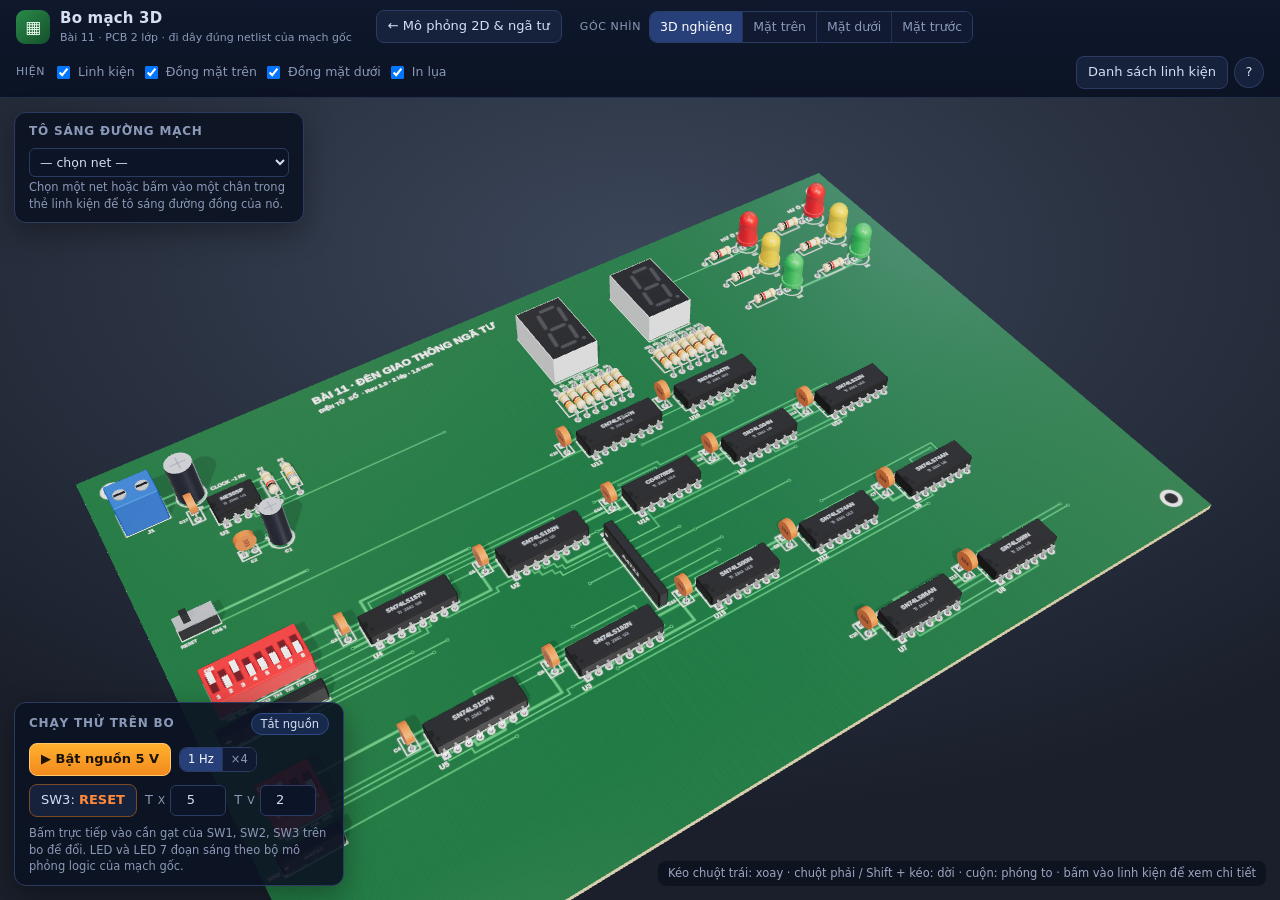
==== board3d.html @ 20b8fddf "Bo mạch in 3D: trang riêng board3d.html, đi dây 2 lớp đúng netlist gốc - tools/pcb.js: gán G1–G10 và" ====
<!doctype html>
<html lang="vi">
<head>
<meta charset="utf-8">
<meta name="viewport" content="width=device-width,initial-scale=1">
<title>Bo mạch 3D · Mạch đèn giao thông ngã tư (Bài 11 – ĐTS)</title>
<meta name="description" content="Mô hình 3D bo mạch in 2 lớp của mạch đèn giao thông ngã tư, đi dây đúng netlist gốc, xoay và xem như trình xem 3D của KiCad.">
<link rel="icon" href="data:image/svg+xml,%3Csvg xmlns=%27http://www.w3.org/2000/svg%27 viewBox=%270 0 32 32%27%3E%3Crect width=%2732%27 height=%2732%27 rx=%277%27 fill=%27%231a5e33%27/%3E%3Crect x=%279%27 y=%2710%27 width=%2714%27 height=%2712%27 rx=%271.5%27 fill=%27%23151515%27/%3E%3C/svg%3E">
<link rel="stylesheet" href="css/style.css?v=6">
<link rel="stylesheet" href="css/app.css?v=6">
<link rel="stylesheet" href="css/board3d.css?v=6">
<script type="importmap">{ "imports": { "three": "./js/vendor/three.module.min.js" } }</script>
</head>
<body class="b3d">
<header id="top">
  <div class="brand">
    <div class="logo pcb">▦</div>
    <div><h1>Bo mạch 3D</h1><p>Bài 11 · PCB 2 lớp · đi dây đúng netlist của mạch gốc</p></div>
  </div>
  <a class="btn" href="index.html">← Mô phỏng 2D &amp; ngã tư</a>
  <div class="ctl-group">
    <span class="lbl">Góc nhìn</span>
    <div class="seg" id="camSeg">
      <button data-cam="iso" class="on">3D nghiêng</button>
      <button data-cam="top">Mặt trên</button>
      <button data-cam="bottom">Mặt dưới</button>
      <button data-cam="front">Mặt trước</button>
    </div>
  </div>
  <div class="ctl-group">
    <span class="lbl">Hiện</span>
    <label class="chk"><input type="checkbox" id="lyComp" checked> Linh kiện</label>
    <label class="chk"><input type="checkbox" id="lyTop" checked> Đồng mặt trên</label>
    <label class="chk"><input type="checkbox" id="lyBot" checked> Đồng mặt dưới</label>
    <label class="chk"><input type="checkbox" id="lySilk" checked> In lụa</label>
  </div>
  <div class="ctl-group right">
    <button class="btn" id="btnBom">Danh sách linh kiện</button>
    <button class="btn ghost" id="btnHelp3">?</button>
  </div>
</header>

<main id="stage">
  <canvas id="gl"></canvas>
  <div id="loading">Đang dựng bo mạch…</div>

  <section id="runBox" class="box">
    <div class="ph"><h3>Chạy thử trên bo</h3><span class="tag" id="rPhase">Tắt nguồn</span></div>
    <div class="row">
      <button id="rPower" class="btn primary">▶ Bật nguồn 5 V</button>
      <div class="seg small" id="rSpeed"><button data-s="1" class="on">1 Hz</button><button data-s="4">×4</button></div>
    </div>
    <div class="row">
      <button id="rReset" class="btn warn">SW3: <b>RESET</b></button>
      <label class="fld">T<sub>X</sub> <input id="rTX" type="number" min="1" max="99" value="5"></label>
      <label class="fld">T<sub>V</sub> <input id="rTV" type="number" min="1" max="9" value="2"></label>
    </div>
    <p class="note">Bấm trực tiếp vào cần gạt của SW1, SW2, SW3 trên bo để đổi. LED và LED 7 đoạn sáng theo bộ mô phỏng logic của mạch gốc.</p>
  </section>

  <section id="netBox" class="box">
    <div class="ph"><h3>Tô sáng đường mạch</h3></div>
    <select id="netSel"><option value="">— chọn net —</option></select>
    <p class="note" id="netInfo">Chọn một net hoặc bấm vào một chân trong thẻ linh kiện để tô sáng đường đồng của nó.</p>
  </section>

  <aside id="info" class="box" hidden>
    <button class="x" id="infoClose" aria-label="Đóng">×</button>
    <div id="infoBody"></div>
  </aside>

  <aside id="bom" class="box" hidden>
    <button class="x" id="bomClose" aria-label="Đóng">×</button>
    <div id="bomBody"></div>
  </aside>

  <div id="tip3" hidden></div>
  <div id="hint">Kéo chuột trái: xoay · chuột phải / Shift + kéo: dời · cuộn: phóng to · bấm vào linh kiện để xem chi tiết</div>
</main>

<div id="helpModal" hidden>
  <div class="modal">
    <button id="helpClose" class="x" aria-label="Đóng">×</button>
    <h2>Về bo mạch 3D</h2>
    <ul>
      <li>Bo 2 lớp 218 × 147 mm, linh kiện xuyên lỗ. Dây đỏ nhạt dưới lớp phủ xanh là đồng mặt trên, xem mặt dưới để thấy đồng mặt dưới.</li>
      <li>Dây nối được sinh tự động từ <b>đúng netlist</b> của sơ đồ 2D (js/circuit.js). Bộ kiểm tra <code>test/pcb-verify.js</code> dò lại lớp đồng, dựng lại mạch chỉ từ đồng rồi chạy so với mạch gốc: 6 đèn và số hiển thị khớp ở mọi nhịp.</li>
      <li>Các cổng G1–G10 của sơ đồ được đặt vào IC cổng chuẩn: G1 → U7 74LS86, G2–G4 → U13 74LS32, G5–G8 → U8 74LS08, G9 → U14 CD4078B, G10 → U15 74LS00. HEX → 74LS247 + LED 7 đoạn, CLOCK → NE555.</li>
      <li>Linh kiện thụ động (điện trở, tụ, công tắc) chỉ phục vụ cấp nguồn, hạn dòng và tạo mức logic, không đổi chức năng mạch.</li>
    </ul>
  </div>
</div>

<script src="js/circuit.js?v=6"></script>
<script src="js/engine.js?v=6"></script>
<script src="js/pcb-data.js?v=6"></script>
<script type="module" src="js/board3d.js?v=6"></script>
</body>
</html>
---- css/style.css ----
:root{
  --bg:#0a0f1d; --panel:#111a2e; --panel2:#0e1627; --line:#22304d; --txt:#d5def2; --dim:#8b99b8; --mute:#5d6b8a;
  --amber:#ffb02e; --green:#35e58a; --blue:#4ea1ff; --purple:#b57cff; --orange:#ff8a3d; --red:#ff4d4d; --off:#445069;
}
*{box-sizing:border-box}
html,body{margin:0;height:100%;background:var(--bg);color:var(--txt);font:14px/1.45 "Inter","Segoe UI",system-ui,-apple-system,Roboto,Arial,sans-serif}
button{font:inherit;color:inherit;cursor:pointer}
code,.mono{font-family:"JetBrains Mono","Fira Code",ui-monospace,Menlo,Consolas,monospace}

/* ---------- SVG sơ đồ ---------- */
svg text{font-family:"JetBrains Mono","Fira Code",ui-monospace,Menlo,Consolas,monospace;fill:var(--txt);user-select:none}
.frame-box{fill:rgba(20,32,58,.35);stroke:#2b3c60;stroke-width:1.2;stroke-dasharray:6 5}
.frame-pill{fill:#0a0f1d;opacity:.88;stroke:none;pointer-events:none}
.frame-lbl{pointer-events:none}
.frame-title{font-size:13px;font-weight:700;fill:#9fb4e6;font-family:"Inter","Segoe UI",system-ui,sans-serif}
.frame-sub{font-size:10.5px;fill:var(--mute);font-family:"Inter","Segoe UI",system-ui,sans-serif}
.ic-box{fill:url(#icFace);stroke:#4a5f92;stroke-width:1.4}
.hex-box{fill:url(#hexFace);stroke:#4a5f92;stroke-width:1.4}
.ic-shadow{fill:#000;opacity:.5;pointer-events:none}
.ic-hi,.ic-lo,.ic-notch,.ic-head,.ic-accent{pointer-events:none}
.ic-hi{fill:none;stroke:rgba(255,255,255,.3);stroke-width:1.2;stroke-linecap:round}
.ic-lo{fill:none;stroke:rgba(0,0,0,.55);stroke-width:1.4;stroke-linecap:round}
.ic-notch{fill:#070b17;stroke:#4a5f92;stroke-width:1}
.comp{cursor:pointer}
.comp:hover .ic-box,.comp:hover .hex-box,.comp:hover .gate-body{stroke:#7fa7ff}
.comp.sel .ic-box,.comp.sel .hex-box,.comp.sel .gate-body{stroke:#ffd23a;stroke-width:2.4}
.ic-title{font-size:13px;font-weight:700;fill:#fff}
.ic-part{font-size:10px;fill:#8fa7dd}
.ic-sub{font-size:9.5px;fill:var(--dim);font-family:"Inter","Segoe UI",system-ui,sans-serif}
.ic-split{stroke:#2e3d63;stroke-width:1;stroke-dasharray:3 3}
.pin-name{font-size:10px;fill:#c3cdec}
.pin-num{font-size:8px;fill:#7f8db0}
.gate-body{fill:url(#gateFace);stroke:#6a86cc;stroke-width:1.6}
.gate-xor{fill:none;stroke:#5a74b8;stroke-width:1.6}
.gate-bubble{fill:#0a0f1d;stroke:#5a74b8;stroke-width:1.5}
.gate-type{font-size:9px;fill:#9fb0dd}
.gate-id{font-size:11px;font-weight:700;fill:#e6ecff}
.tie{stroke:#5a6a8e;stroke-width:1.6}
.tie-box{fill:#18233f;stroke:#4a5b82;stroke-width:1}
.tie-box-ONE{stroke:#35e58a}.tie-box-ZERO{stroke:#5a6a8e}
.tie-txt{font-size:7.5px;fill:#d5def2;font-weight:700}
.open{stroke:#3a4666;stroke-width:1.4}.open-dot{fill:#3a4666}

/* dây */
.net .w{fill:none;stroke:var(--off);stroke-width:2.2;stroke-linejoin:round;stroke-linecap:round;pointer-events:none}
.net .g{fill:none;stroke:var(--on);stroke-width:7;opacity:0;stroke-linejoin:round;pointer-events:none;filter:url(#glow)}
.net .hit{fill:none;stroke:transparent;stroke-width:10;pointer-events:stroke;cursor:pointer}
.net .dot{fill:var(--off)}
.net[data-act="1"] .w{stroke:var(--on)} .net[data-act="1"] .g{opacity:.28} .net[data-act="1"] .dot{fill:var(--on)}
.net[data-act="X"] .w{stroke:#ff4d4d;animation:xb .7s steps(2,start) infinite} .net[data-act="X"] .dot{fill:#ff4d4d}
.net.hl .w{stroke-width:3.6;stroke:#fff}.net.hl[data-act="1"] .w{stroke:var(--on);stroke-width:4}
@keyframes xb{50%{opacity:.25}}
.xblink{animation:xb .7s steps(2,start) infinite}

/* probe */
.probe{cursor:pointer}
.probe-box{fill:#0c1326;stroke:#3a4a78;stroke-width:1}
.probe-txt{font-size:10px;fill:#e0e8ff;font-weight:600}
.probe-dot{fill:#3b4660}
.probe:hover .probe-box{stroke:#9bb8ff}

/* LED 7 đoạn */
.seg{fill:#241a1a;stroke:none}
.seg.on{fill:#ff5b3a;filter:drop-shadow(0 0 4px #ff5b3a)}
.seg.segx{fill:#ff4d4d;opacity:.5;animation:xb .7s steps(2,start) infinite}
.hex-x{font-size:30px;fill:#ff4d4d;font-weight:700}
/* đèn */
.lamp-body{stroke-width:2}.lamp-txt{font-size:10px;font-weight:700;fill:#0a0f1d;paint-order:stroke;stroke:#fff;stroke-width:0}
.lamp text.lamp-txt{fill:#e8eefc;font-size:9px}
/* nguồn */
.clk-icon{fill:none;stroke:var(--amber);stroke-width:2}
.sw-label{font-size:11px;font-weight:700;fill:#cdd8f5}
.sw-track{fill:#1a2542;stroke:#4a5b82}.sw-track.on{fill:#1f5f45;stroke:var(--green)}
.sw-knob{fill:#cfd9f7}
.btn-track{fill:#2b3558;stroke:#6b7aa6}.btn-track.held{fill:#5a2a1a;stroke:var(--orange)}.btn-track.rel{fill:#1f5f45;stroke:var(--green)}
.btn-knob{fill:#e7eeff}
.pulse{pointer-events:none;filter:drop-shadow(0 0 3px currentColor)}

/* ---------- khung trang ---------- */
#app{display:grid;grid-template-rows:auto 1fr;height:100vh}
---- css/app.css ----
#app{display:grid;grid-template-rows:auto 1fr;height:100vh;min-height:640px}
#top{display:flex;flex-wrap:wrap;gap:10px 18px;align-items:center;padding:8px 16px;background:linear-gradient(#0f182c,#0b1324);border-bottom:1px solid var(--line)}
.brand{display:flex;gap:10px;align-items:center;margin-right:6px}
.logo{width:34px;height:34px;border-radius:9px;background:linear-gradient(135deg,#ffb02e,#ff6a3d);display:grid;place-items:center;font-size:18px}
.brand h1{margin:0;font-size:15px;letter-spacing:.2px}.brand p{margin:0;font-size:11px;color:var(--dim)}
.ctl-group{display:flex;gap:6px;align-items:center;flex-wrap:wrap}.ctl-group.right{margin-left:auto}
.lbl{font-size:11px;color:var(--dim);text-transform:uppercase;letter-spacing:.6px;margin-right:2px}
.btn{background:#16213b;border:1px solid #2c3b61;border-radius:8px;padding:6px 11px;font-size:13px;transition:.15s}
.btn:hover:not(:disabled){background:#1e2c4d;border-color:#4a6199}
.btn:disabled{opacity:.45;cursor:default}
.btn.primary{background:linear-gradient(#ffb02e,#f28a1e);border-color:#ffc96a;color:#1a1204;font-weight:700}
.btn.primary:hover:not(:disabled){background:linear-gradient(#ffc050,#ff9a2e)}
.btn.warn{border-color:#7a4a25}.btn.warn b{color:var(--orange)}.btn.warn.rel b{color:var(--green)}
.btn.test{padding:6px 10px;font-weight:600}.btn.test.run{border-color:var(--amber);color:var(--amber)}
.btn.ghost{width:30px;padding:5px 0;border-radius:50%}
.btn.big{font-size:15px;padding:10px 22px}
.seg{display:inline-flex;border:1px solid #2c3b61;border-radius:8px;overflow:hidden}
.seg button{background:#111a31;border:0;border-right:1px solid #243257;padding:6px 10px;font-size:12.5px;color:var(--dim)}
.seg button:last-child{border-right:0}.seg button.on{background:#27407a;color:#fff}.seg button:hover:not(.on){background:#17233f}
.seg.small button{padding:3px 8px;font-size:11.5px}
.fld{display:flex;align-items:center;gap:5px;font-size:13px;color:var(--dim)}
.fld input{width:56px;background:#0c1427;border:1px solid #2c3b61;border-radius:6px;color:var(--txt);padding:5px 6px;font:inherit;text-align:center}
.chk{font-size:12.5px;color:var(--dim);display:flex;gap:5px;align-items:center}

main{display:grid;min-height:0}
main.view-circuit{grid-template-columns:minmax(0,1fr);grid-template-rows:minmax(380px,1fr) 340px;grid-template-areas:"c" "b"}
main.view-split{grid-template-columns:minmax(0,1fr) minmax(0,1fr);grid-template-rows:minmax(0,1fr) 250px;grid-template-areas:"c s" "b b"}
main.view-city{grid-template-columns:minmax(0,1fr);grid-template-rows:minmax(0,1fr) 250px;grid-template-areas:"s" "b"}
#circuitWrap{grid-area:c}#scenePanel{grid-area:s}#bottom{grid-area:b}
.view-circuit #scenePanel,.view-city #circuitWrap{display:none}
.view-split #circuitWrap{border-right:1px solid var(--line)}
.view-split #legend{display:none}
#scenePanel{position:relative;min-height:0;min-width:0;overflow:hidden;background:#0a0f1d;border-bottom:1px solid var(--line)}
#sceneBig{position:absolute;inset:0;width:100%;height:100%;display:block}
#sceneBar{position:absolute;left:12px;top:10px;right:12px;display:flex;gap:8px 12px;flex-wrap:wrap;align-items:center;pointer-events:none}
#sceneBar>*{pointer-events:auto;background:rgba(14,22,42,.88)}
#sceneBar .lbl{padding:3px 8px;border-radius:999px;border:1px solid #2c3b61;margin:0}
#sceneBar .chk{padding:3px 10px;border-radius:999px;border:1px solid #2c3b61}
#sceneHud{position:absolute;left:12px;bottom:12px;background:rgba(10,16,32,.88);border:1px solid #2c3b61;border-radius:12px;padding:8px 12px;min-width:190px}
.hud-title{font-size:10.5px;text-transform:uppercase;letter-spacing:.7px;color:var(--dim);margin-bottom:4px}
.hud-main{display:flex;gap:14px;align-items:center}
#sceneHud .big-hex{font-size:40px}
#hudLamps{font-size:12.5px;line-height:1.8}
#hudStats{font-size:11.5px;color:var(--dim);margin-top:5px}
#hudPhase{display:inline-block;margin-top:6px}
#circuitWrap{position:relative;min-height:0;background:radial-gradient(1200px 500px at 50% 0%,#0e1730,#0a0f1d 70%);border-bottom:1px solid var(--line);overflow:hidden}
#circuit{width:100%;height:100%;display:block;cursor:grab;touch-action:none}
#circuit:active{cursor:grabbing}
#statusStrip{position:absolute;left:12px;bottom:12px;display:flex;gap:6px;flex-wrap:wrap}
.chip{background:rgba(14,22,42,.9);border:1px solid #2c3b61;border-radius:999px;padding:3px 11px;font-size:12px}
#zoomBar{position:absolute;left:12px;top:10px;display:flex;gap:4px;flex-wrap:wrap}
#zoomBar button{background:rgba(14,22,42,.88);border:1px solid #2c3b61;border-radius:999px;padding:3px 10px;font-size:11.5px;color:var(--dim)}
#zoomBar button:hover{color:#fff;border-color:#4a6199}
#legend{position:absolute;right:12px;bottom:12px;display:flex;gap:10px;font-size:11px;color:var(--dim);background:rgba(10,15,29,.78);padding:4px 10px;border-radius:8px;border:1px solid #1c2845}
#legend i{display:inline-block;width:14px;height:4px;border-radius:2px;margin-right:4px;vertical-align:middle}
#legend i.xb{animation:xb .7s steps(2,start) infinite}
#card{position:absolute;top:44px;right:12px;width:350px;max-height:calc(100% - 100px);overflow:auto;background:rgba(14,22,42,.97);border:1px solid #34497c;border-radius:12px;padding:14px 16px;box-shadow:0 12px 40px rgba(0,0,0,.5);z-index:5}
#card h4{margin:0 0 2px;font-size:16px}#card .sub{color:var(--dim);font-size:12px;margin-bottom:8px}
#card p{margin:6px 0;font-size:13px}
#cardClose{position:absolute;right:8px;top:6px;background:none;border:0;color:var(--dim);font-size:22px;line-height:1}
#card table{width:100%;border-collapse:collapse;font-size:12px;margin-top:6px}
#card td,#card th{padding:3px 6px;border-bottom:1px solid #1d2a47;text-align:left}
#card th{color:var(--dim);font-weight:500}
.v0{color:#8b99b8}.v1{color:var(--green);font-weight:700}.vX{color:var(--red);font-weight:700}
.ok{color:var(--green)}.bad{color:var(--red)}
.checks{list-style:none;padding:0;margin:8px 0}.checks li{padding:3px 0 3px 22px;position:relative;font-size:12.5px}
.checks li:before{content:"✓";position:absolute;left:0;color:var(--green);font-weight:700}.checks li.bad:before{content:"✗";color:var(--red)}
.seg7{font-size:11px}
#powerOverlay{position:absolute;inset:0;background:rgba(6,10,20,.55);backdrop-filter:blur(1.5px);display:grid;place-items:center;z-index:8}
#powerOverlay.hide{display:none}
.pw{background:rgba(14,22,42,.96);border:1px solid #34497c;border-radius:16px;padding:26px 34px;text-align:center;max-width:430px}
.pw-ico{font-size:38px;color:var(--amber)}.pw h2{margin:4px 0 6px;font-size:19px}.pw p{color:var(--dim);margin:0 0 16px;font-size:13.5px}.pw .x{color:var(--red)}
.redx{color:var(--red);font-weight:700}

#bottom{display:grid;grid-template-columns:minmax(0,1.7fr) minmax(360px,1fr);gap:0;min-height:0}
.panel{padding:8px 14px 10px;min-height:0;display:flex;flex-direction:column;border-right:1px solid var(--line)}
.panel:last-child{border-right:0}
.ph{display:flex;align-items:center;justify-content:space-between;gap:8px;margin:2px 0 6px}
.ph h3{margin:0;font-size:12px;text-transform:uppercase;letter-spacing:.8px;color:var(--dim);font-weight:600}
#timing{flex:1;width:100%;min-height:0;border-radius:8px;background:#080d19}
.tag{font-size:11.5px;padding:2px 9px;border-radius:999px;background:#17294d;border:1px solid #2f4a85}
#sideBox{overflow:hidden}
#isecRow{display:flex;gap:12px;align-items:center;margin-bottom:8px}
#sceneMini{width:184px;height:126px;flex:none;border-radius:10px;background:#0b1224;cursor:pointer;border:1px solid #243257}
#sceneMini:hover{border-color:#4a6199}
.view-split #sceneMini,.view-city #sceneMini{display:none}
#isecInfo{flex:1;min-width:0}
.big-hex{font:700 54px/1 "JetBrains Mono",ui-monospace,monospace;color:#ff5b3a;text-shadow:0 0 14px rgba(255,91,58,.55);letter-spacing:4px}
.big-hex.x{color:var(--red);animation:xb .7s steps(2,start) infinite}
.cap{font-size:11px;color:var(--dim);margin-bottom:6px}
#lampText{font-size:12.5px;line-height:1.7}
.lt{display:inline-block;min-width:22px;text-align:center;border-radius:4px;padding:0 4px;margin-right:3px;font-weight:700;font-size:11.5px;color:#0a0f1d}
.lt.g{background:#2bff7a}.lt.y{background:#ffd23a}.lt.r{background:#ff4040}.lt.n{background:#2a3350;color:#7a88aa}
#captions{list-style:none;margin:0;padding:0;font-size:12.5px;display:flex;flex-direction:column;gap:5px;flex:1;min-height:0;overflow:auto}
#captions li{padding:5px 9px;background:#0e1730;border-left:3px solid #35508f;border-radius:4px;animation:fadein .35s}
#captions li:first-child{border-left-color:var(--amber);background:#131f3d}
#captions li .t{color:var(--mute);font-family:ui-monospace,monospace;font-size:11px;margin-right:6px}
@keyframes fadein{from{opacity:0;transform:translateY(-4px)}to{opacity:1}}
#tip{position:fixed;z-index:30;pointer-events:none;background:#0b1326;border:1px solid #3a5190;border-radius:8px;padding:6px 10px;font-size:12px;max-width:260px;box-shadow:0 6px 20px rgba(0,0,0,.5)}
#tip b{color:#fff}
#helpModal{position:fixed;inset:0;background:rgba(5,8,16,.7);display:grid;place-items:center;z-index:40}
#helpModal[hidden]{display:none}
.modal{background:#101a31;border:1px solid #34497c;border-radius:14px;padding:22px 26px;max-width:640px;position:relative}
.modal h2{margin:0 0 8px}.modal li{margin:7px 0;color:#c4cfe8}.modal .x{position:absolute;right:12px;top:8px;background:none;border:0;color:var(--dim);font-size:24px}
[hidden]{display:none!important}
@media (max-width:1100px){#bottom{grid-template-columns:1fr}#app{height:auto}
main.view-circuit{grid-template-rows:minmax(340px,60vh) auto}
main.view-split{grid-template-columns:1fr;grid-template-rows:minmax(320px,50vh) minmax(320px,50vh) auto;grid-template-areas:"c" "s" "b"}
main.view-city{grid-template-rows:minmax(420px,70vh) auto}}
#lnk3d{text-decoration:none;color:var(--txt);border-color:#2f6b45;background:#13301f}#lnk3d:hover{background:#1a4229}
---- css/board3d.css ----
/* board3d.css — trang bo mạch 3D */
body.b3d{display:grid;grid-template-rows:auto 1fr;height:100vh;overflow:hidden}
.logo.pcb{background:linear-gradient(135deg,#2a8a4a,#14502b);color:#e8f5e9;font-size:17px}
#stage{position:relative;min-height:0;background:radial-gradient(1400px 800px at 50% 20%,#3b4659,#1a1f2b 70%)}
#gl{position:absolute;inset:0;width:100%;height:100%;display:block;outline:none}
#loading{position:absolute;inset:0;display:grid;place-items:center;color:var(--dim);font-size:15px;pointer-events:none}
.box{position:absolute;background:rgba(12,18,34,.9);border:1px solid #2c3b61;border-radius:12px;padding:10px 14px;box-shadow:0 10px 30px rgba(0,0,0,.35);z-index:3}
.box .ph{margin:0 0 8px}
.box .row{display:flex;gap:8px;align-items:center;flex-wrap:wrap;margin-bottom:8px}
.box .note{font-size:11.5px;color:var(--dim);margin:2px 0 0;line-height:1.45}
.box .x{position:absolute;right:8px;top:4px;background:none;border:0;color:var(--dim);font-size:22px;line-height:1}
#runBox{left:14px;bottom:14px;width:330px}
#netBox{left:14px;top:14px;width:290px}
#netSel{width:100%;background:#0c1427;border:1px solid #2c3b61;border-radius:6px;color:var(--txt);padding:5px 6px;font:inherit;font-size:12.5px}
#info{right:14px;top:14px;width:360px;max-height:calc(100% - 28px);overflow:auto}
#bom{right:14px;top:14px;width:420px;max-height:calc(100% - 28px);overflow:auto}
#info h4,#bom h4{margin:0 0 2px;font-size:16px}
#info .sub{color:var(--dim);font-size:12px;margin-bottom:8px}
#info p{margin:6px 0;font-size:13px}
#info table,#bom table{width:100%;border-collapse:collapse;font-size:12px;margin-top:6px}
#info td,#info th,#bom td,#bom th{padding:3px 6px;border-bottom:1px solid #1d2a47;text-align:left;vertical-align:top}
#info th,#bom th{color:var(--dim);font-weight:500}
#info tr.pin{cursor:pointer}#info tr.pin:hover{background:#17233f}#info tr.pin.on{background:#3a3415}
#info .lv{font-family:ui-monospace,monospace;font-weight:700}
.lv1{color:var(--green)}.lv0{color:#8b99b8}.lvX{color:var(--red)}
#tip3{position:fixed;z-index:30;pointer-events:none;background:#0b1326;border:1px solid #3a5190;border-radius:8px;padding:5px 9px;font-size:12px;max-width:280px}
#hint{position:absolute;right:14px;bottom:14px;font-size:11.5px;color:#9aa6c2;background:rgba(10,15,29,.7);padding:4px 10px;border-radius:8px;pointer-events:none}
@media (max-width:900px){#netBox{display:none}#runBox{width:calc(100% - 28px)}#hint{display:none}#info,#bom{width:calc(100% - 28px)}}
a.btn{text-decoration:none;color:var(--txt);display:inline-block}
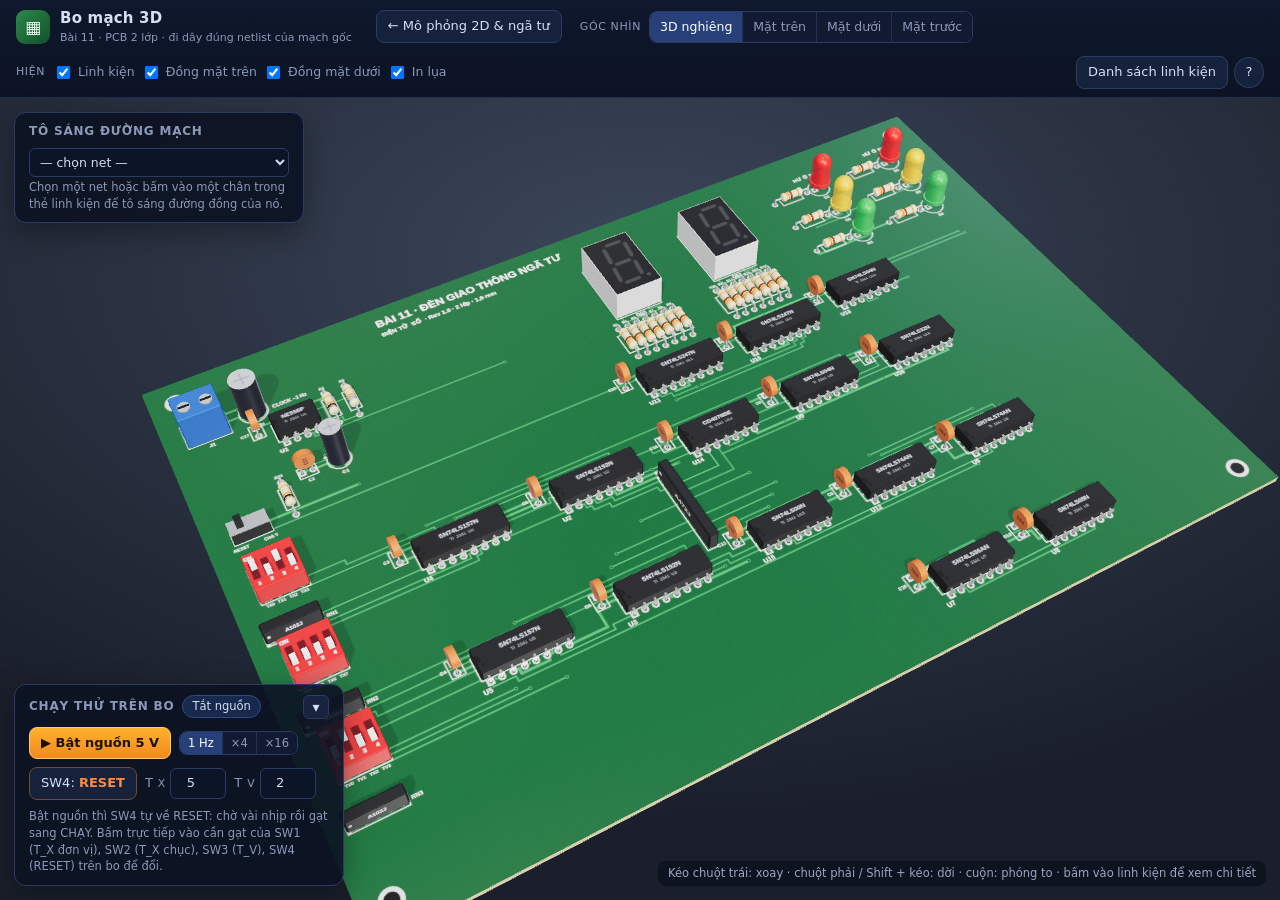
==== commit 11b9cbe5: "Bo 3D khớp báo cáo FINAL (Bảng A.1, B.1), giữ nguyên logic - U13 = 74LS04 lái 6 LED hút dòng, anode " ====
--- a/board3d.html
+++ b/board3d.html
@@ -6,9 +6,9 @@
 <title>Bo mạch 3D · Mạch đèn giao thông ngã tư (Bài 11 – ĐTS)</title>
 <meta name="description" content="Mô hình 3D bo mạch in 2 lớp của mạch đèn giao thông ngã tư, đi dây đúng netlist gốc, xoay và xem như trình xem 3D của KiCad.">
 <link rel="icon" href="data:image/svg+xml,%3Csvg xmlns=%27http://www.w3.org/2000/svg%27 viewBox=%270 0 32 32%27%3E%3Crect width=%2732%27 height=%2732%27 rx=%277%27 fill=%27%231a5e33%27/%3E%3Crect x=%279%27 y=%2710%27 width=%2714%27 height=%2712%27 rx=%271.5%27 fill=%27%23151515%27/%3E%3C/svg%3E">
-<link rel="stylesheet" href="css/style.css?v=6">
-<link rel="stylesheet" href="css/app.css?v=6">
-<link rel="stylesheet" href="css/board3d.css?v=6">
+<link rel="stylesheet" href="css/style.css?v=7">
+<link rel="stylesheet" href="css/app.css?v=7">
+<link rel="stylesheet" href="css/board3d.css?v=7">
 <script type="importmap">{ "imports": { "three": "./js/vendor/three.module.min.js" } }</script>
 </head>
 <body class="b3d">
@@ -45,17 +45,17 @@
   <div id="loading">Đang dựng bo mạch…</div>
 
   <section id="runBox" class="box">
-    <div class="ph"><h3>Chạy thử trên bo</h3><span class="tag" id="rPhase">Tắt nguồn</span></div>
+    <div class="ph"><h3>Chạy thử trên bo</h3><span class="tag" id="rPhase">Tắt nguồn</span><button class="mini-btn" id="runToggle" title="Thu gọn / mở rộng">▾</button></div>
     <div class="row">
       <button id="rPower" class="btn primary">▶ Bật nguồn 5 V</button>
-      <div class="seg small" id="rSpeed"><button data-s="1" class="on">1 Hz</button><button data-s="4">×4</button></div>
+      <div class="seg small" id="rSpeed"><button data-s="1" class="on">1 Hz</button><button data-s="4">×4</button><button data-s="16">×16</button></div>
     </div>
     <div class="row">
-      <button id="rReset" class="btn warn">SW3: <b>RESET</b></button>
+      <button id="rReset" class="btn warn">SW4: <b>RESET</b></button>
       <label class="fld">T<sub>X</sub> <input id="rTX" type="number" min="1" max="99" value="5"></label>
       <label class="fld">T<sub>V</sub> <input id="rTV" type="number" min="1" max="9" value="2"></label>
     </div>
-    <p class="note">Bấm trực tiếp vào cần gạt của SW1, SW2, SW3 trên bo để đổi. LED và LED 7 đoạn sáng theo bộ mô phỏng logic của mạch gốc.</p>
+    <p class="note">Bật nguồn thì SW4 tự về RESET: chờ vài nhịp rồi gạt sang CHẠY. Bấm trực tiếp vào cần gạt của SW1 (T_X đơn vị), SW2 (T_X chục), SW3 (T_V), SW4 (RESET) trên bo để đổi.</p>
   </section>
 
   <section id="netBox" class="box">
@@ -85,15 +85,16 @@
     <ul>
       <li>Bo 2 lớp 218 × 147 mm, linh kiện xuyên lỗ. Dây đỏ nhạt dưới lớp phủ xanh là đồng mặt trên, xem mặt dưới để thấy đồng mặt dưới.</li>
       <li>Dây nối được sinh tự động từ <b>đúng netlist</b> của sơ đồ 2D (js/circuit.js). Bộ kiểm tra <code>test/pcb-verify.js</code> dò lại lớp đồng, dựng lại mạch chỉ từ đồng rồi chạy so với mạch gốc: 6 đèn và số hiển thị khớp ở mọi nhịp.</li>
-      <li>Các cổng G1–G10 của sơ đồ được đặt vào IC cổng chuẩn: G1 → U7 74LS86, G2–G4 → U13 74LS32, G5–G8 → U8 74LS08, G9 → U14 CD4078B, G10 → U15 74LS00. HEX → 74LS247 + LED 7 đoạn, CLOCK → NE555.</li>
+      <li>Các cổng G1–G10 của sơ đồ được đặt vào IC cổng chuẩn: G1 → U7 74LS86, G2–G4 → U16 74LS32, G5–G8 → U8 74LS08, G9 → U14 CD4078B, G10 → U15 74LS00. HEX → 74LS247 + LED 7 đoạn, CLOCK → NE555.</li>
+      <li>Mạch cứng khớp Bảng A.1, B.1 của báo cáo: 6 LED đơn hút dòng qua U13 (74LS04), điện trở 330 Ω lên VCC; R1 = 10 kΩ, R2 = 68 kΩ; công tắc kéo xuống 1 kΩ. RESET dùng công tắc gạt SW4 + R23 10 kΩ kéo lên (thay nút nhấn cho tiện thao tác, cùng mức logic).</li>
       <li>Linh kiện thụ động (điện trở, tụ, công tắc) chỉ phục vụ cấp nguồn, hạn dòng và tạo mức logic, không đổi chức năng mạch.</li>
     </ul>
   </div>
 </div>
 
-<script src="js/circuit.js?v=6"></script>
-<script src="js/engine.js?v=6"></script>
-<script src="js/pcb-data.js?v=6"></script>
-<script type="module" src="js/board3d.js?v=6"></script>
+<script src="js/circuit.js?v=7"></script>
+<script src="js/engine.js?v=7"></script>
+<script src="js/pcb-data.js?v=7"></script>
+<script type="module" src="js/board3d.js?v=7"></script>
 </body>
 </html>
--- a/css/board3d.css
+++ b/css/board3d.css
@@ -27,3 +27,13 @@
 #hint{position:absolute;right:14px;bottom:14px;font-size:11.5px;color:#9aa6c2;background:rgba(10,15,29,.7);padding:4px 10px;border-radius:8px;pointer-events:none}
 @media (max-width:900px){#netBox{display:none}#runBox{width:calc(100% - 28px)}#hint{display:none}#info,#bom{width:calc(100% - 28px)}}
 a.btn{text-decoration:none;color:var(--txt);display:inline-block}
+#runBox .ph{display:flex;align-items:center;gap:8px}
+.mini-btn{margin-left:auto;background:#17233f;border:1px solid #2c3b61;color:var(--txt);border-radius:6px;width:26px;height:24px;line-height:1;cursor:pointer}
+#runBox.mini .row,#runBox.mini .note{display:none}#runBox.mini{width:auto}
+@media (max-width:900px){
+  body.b3d #top{flex-wrap:nowrap;overflow-x:auto;gap:10px;padding:6px 10px;scrollbar-width:none}
+  body.b3d #top::-webkit-scrollbar{display:none}
+  body.b3d #top>*{flex:none}
+  body.b3d #top .brand p{display:none}
+  body.b3d #top .lbl{display:none}
+}
